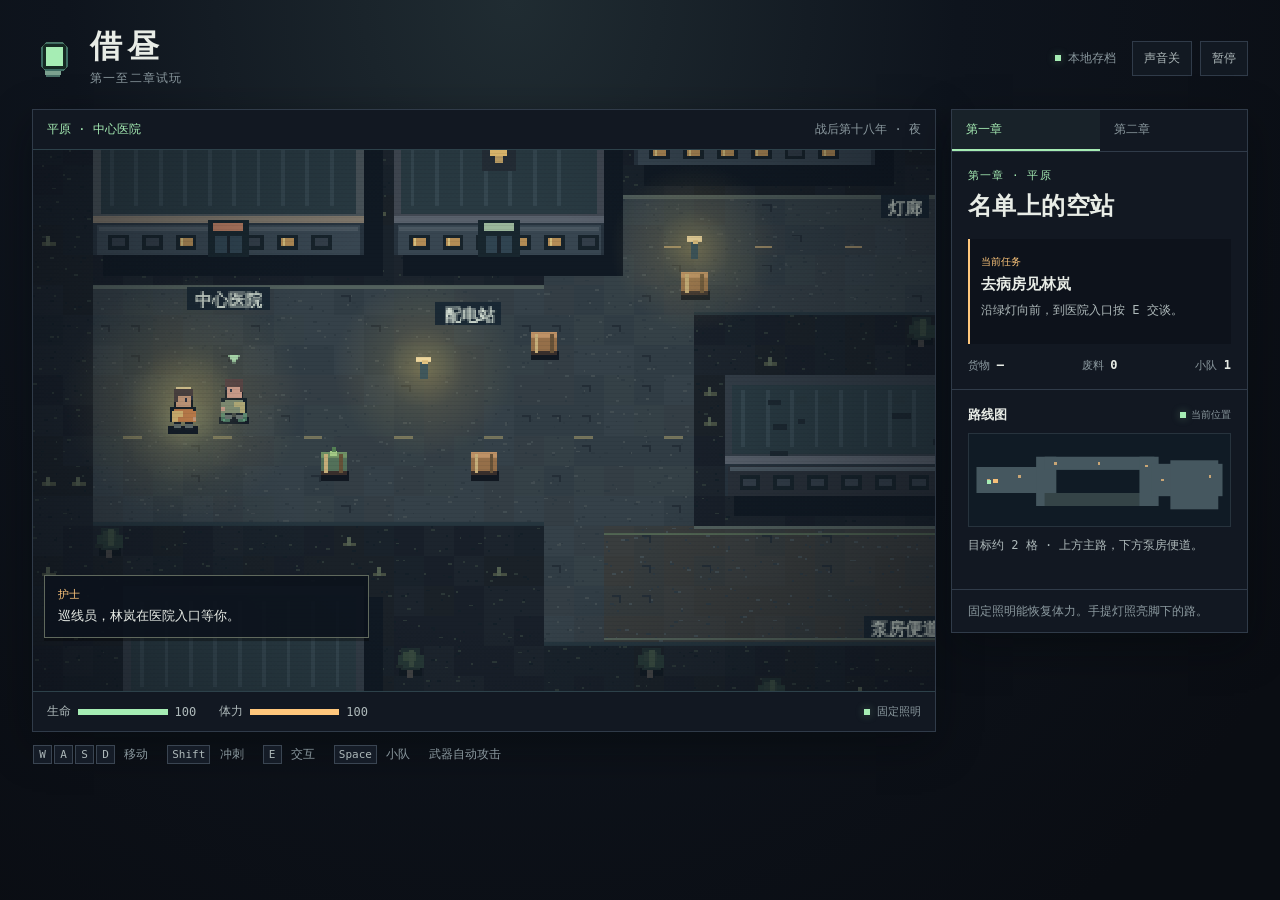
==== demo/index.html @ 2445bbe4 "Add playable Borrowed Daylight demo source" ====
<!doctype html>
<html lang="zh-CN">
<head>
  <meta charset="utf-8">
  <meta name="viewport" content="width=device-width, initial-scale=1">
  <meta name="theme-color" content="#0a0f13">
  <title>借昼 · 第一至二章试玩</title>
  <link rel="stylesheet" href="style.css">
  <script defer src="world.js"></script>
  <script defer src="art.js"></script>
  <script defer src="game.js"></script>
</head>
<body>
  <main class="shell">
    <header class="masthead">
      <div class="identity">
        <div class="lamp-logo" aria-hidden="true"></div>
        <div><h1>借昼</h1><p>第一至二章试玩</p></div>
      </div>
      <div class="toolbar">
        <span class="save-state"><i aria-hidden="true"></i><span id="save-label">本地存档</span></span>
        <button id="sound" class="small" aria-pressed="false">声音关</button>
        <button id="pause" class="small">暂停</button>
      </div>
    </header>
    <div class="layout">
      <section class="game-panel" aria-label="游戏画面">
        <div class="scene-header"><span id="location">平原 · 中心医院</span><span id="day">战后第十八年 · 夜</span></div>
        <div class="viewport">
          <canvas id="world" width="480" height="288" aria-label="俯视角游戏画面"></canvas>
          <div id="screen-alert" class="screen-alert" hidden></div>
          <div id="prompt" class="prompt" hidden><kbd class="keyboard-hint">E</kbd><span class="touch-hint">交互</span><span></span></div>
          <div id="dialogue" class="dialogue" hidden>
            <span id="speaker"></span><p id="speech"></p>
          </div>
        </div>
        <div class="status-bar">
          <div class="meter" role="group" aria-label="生命"><span>生命</span><div><i id="hp-bar"></i></div><b id="hp">100</b></div>
          <div class="meter amber" role="group" aria-label="体力"><span>体力</span><div><i id="stamina-bar"></i></div><b id="stamina">100</b></div>
          <div class="light-state"><i id="light-dot" aria-hidden="true"></i><span id="light-label">固定照明</span></div>
        </div>
        <div class="touch" role="group" aria-label="虚拟手柄">
          <div class="joystick" id="joystick" role="group" aria-label="移动摇杆">
            <i class="joystick-ring" aria-hidden="true"></i>
            <i class="joystick-knob" aria-hidden="true"></i>
          </div>
          <div class="touch-actions">
            <button type="button" id="touch-crew">小队</button>
            <button type="button" id="touch-sprint" aria-label="按住冲刺" aria-pressed="false">冲刺</button>
            <button type="button" id="touch-use" class="touch-primary">交互</button>
          </div>
        </div>
      </section>
      <aside class="panel" aria-label="任务与地图">
        <nav class="chapters" aria-label="章节进度"><span id="step1" class="current">第一章</span><span id="step2">第二章</span></nav>
        <div class="mission">
          <p id="chapter-index" class="folio">第一章 · 平原</p>
          <h2 id="chapter-title">名单上的空站</h2>
          <div class="objective"><span>当前任务</span><h3 id="goal-title" aria-live="polite">去病房见林岚</h3><p id="goal-text"></p></div>
          <div class="mission-data"><span>货物 <b id="freight">—</b></span><span>废料 <b id="scrap">0</b></span><span>小队 <b id="crew">1</b></span></div>
        </div>
        <div class="map-card">
          <div class="map-title"><h3>路线图</h3><span><i></i>当前位置</span></div>
          <canvas id="map" width="280" height="99" aria-label="路线小地图"></canvas>
          <p id="route-hint"></p>
        </div>
        <div class="field-note" id="field-note">固定照明能恢复体力。手提灯照亮脚下的路。</div>
      </aside>
    </div>
    <footer class="footer">
      <span><kbd>W</kbd><kbd>A</kbd><kbd>S</kbd><kbd>D</kbd> 移动</span>
      <span><kbd>Shift</kbd> 冲刺</span><span><kbd>E</kbd> 交互</span>
      <span><kbd>Space</kbd> 小队</span><span>武器自动攻击</span>
    </footer>
  </main>
  <dialog id="menu">
    <div class="dialog-inner">
      <p class="folio" id="modal-label"></p>
      <h2 id="modal-title"></h2>
      <p id="modal-text"></p>
      <div id="rally-meter" class="rally-meter" hidden aria-hidden="true"><i></i><b></b></div>
      <div id="modal-actions" class="actions"></div>
    </div>
  </dialog>
</body>
</html>
---- demo/style.css ----
:root {
  color-scheme: dark;
  --bg: #0a0d13;
  --panel: #121822;
  --well: #0d121b;
  --line: #303b49;
  --light: #e8ece6;
  --soft: #aeb9ba;
  --dim: #8b999f;
  --green: #a6edb4;
  --amber: #ffc77c;
  font-family: "IBM Plex Mono", ui-monospace, Menlo, monospace;
}
* { box-sizing: border-box; }
html, body { margin: 0; min-height: 100%; }
body {
  background: radial-gradient(ellipse at 40% 0%, #202c32 0, #0e141d 41%, var(--bg) 88%);
  color: var(--light);
}
button { font: inherit; cursor: pointer; }
button:focus-visible { outline: 2px solid var(--green); outline-offset: 3px; }
[hidden] { display: none !important; }
.shell { max-width: 1390px; margin: auto; padding: 30px 32px 23px; }
.masthead { display: flex; align-items: center; justify-content: space-between; gap: 20px; margin-bottom: 22px; }
.identity, .toolbar, .save-state, .light-state { display: flex; align-items: center; gap: 12px; }
.lamp-logo { width: 42px; height: 46px; position: relative; margin-right: 4px; }
.lamp-logo::before { content: ""; width: 23px; height: 25px; border: 2px solid #3d6b62; box-shadow: inset 0 0 0 3px #152923, 0 0 16px #7fc9974a; background: #a6edb4; position: absolute; left: 9px; top: 7px; clip-path: polygon(19% 0,81% 0,100% 20%,100% 80%,81% 100%,19% 100%,0 80%,0 20%); }
.lamp-logo::after { content: ""; width: 16px; height: 4px; background: #7ba18f; position: absolute; left: 13px; bottom: 6px; box-shadow: 0 3px 0 -1px #476e66; }
h1, h2, h3, p { margin: 0; }
h1 { font-size: 32px; font-weight: 850; letter-spacing: .17em; line-height: 1.06; }
.identity p { color: var(--dim); font-size: 12px; margin-top: 6px; letter-spacing: .10em; }
.toolbar { gap: 8px; }
.save-state { gap: 7px; font-size: 12px; color: var(--dim); margin-right: 8px; }
.save-state i, .light-state i, .map-title i { width: 6px; height: 6px; display: inline-block; background: var(--green); box-shadow: 0 0 8px #a6edb456; }
.small { padding: 8px 11px; border: 1px solid var(--line); color: var(--soft); background: #121922; font-size: 12px; }
.small:hover { color: var(--green); border-color: var(--green); }
.layout { display: grid; grid-template-columns: minmax(0, 1fr) minmax(258px, 297px); gap: 15px; align-items: start; }
.game-panel, .panel { border: 1px solid var(--line); background: var(--panel); box-shadow: 0 14px 40px #05080965; }
.scene-header, .status-bar { display: flex; align-items: center; justify-content: space-between; gap: 12px; padding: 11px 14px; font-size: 12px; }
.scene-header span:first-child { color: var(--green); }
.scene-header span:last-child { color: var(--dim); }
.viewport { position: relative; background: #0b1118; overflow: hidden; border-block: 1px solid #2d414a; }
.viewport::after { content: ""; position: absolute; inset: 0; pointer-events: none; background: repeating-linear-gradient(transparent 0 3px,#070b1210 3px 4px); z-index: 1; }
canvas { display: block; width: 100%; image-rendering: pixelated; }
.screen-alert, .prompt, .dialogue { z-index: 2; position: absolute; }
.screen-alert { top: 12px; left: 50%; transform: translateX(-50%); max-width: 94%; text-align: center; padding: 6px 10px; border: 1px solid #a77a4d; background: #241a15ee; color: var(--amber); font-size: 12px; }
.prompt { bottom: 13px; left: 50%; transform: translateX(-50%); white-space: nowrap; background: #0b1119eb; border: 1px solid #5b8478; padding: 5px 10px 5px 5px; display: flex; gap: 8px; align-items: center; color: var(--green); font-size: 13px; }
.prompt kbd { color: #152820; background: var(--green); border-color: var(--green); }
.dialogue { left: 11px; bottom: 53px; width: min(325px, calc(100% - 22px)); background: #0c121ce9; border: 1px solid #60695d; padding: 10px 13px; font-size: 13px; box-shadow: 0 3px 0 #0005; pointer-events: none; }
.dialogue span { color: var(--amber); font-size: 11px; }
.dialogue p { margin-top: 4px; line-height: 1.6; }
.status-bar { justify-content: flex-start; flex-wrap: wrap; gap: 19px; }
.meter { display: grid; grid-template-columns: auto clamp(32px, 7vw, 100px) 25px; align-items: center; gap: 7px; color: var(--soft); }
.meter div { height: 6px; background: #242d36; }
.meter i { width: 100%; height: 100%; background: var(--green); display: block; }
.meter.amber i { background: var(--amber); }
.meter b { font-weight: 500; font-variant-numeric: tabular-nums; }
.light-state { margin-left: auto; font-size: 11px; color: var(--dim); gap: 7px; }
.light-state i.dark { background: #70808a; box-shadow: none; }
.chapters { display: grid; grid-template-columns: 1fr 1fr; border-bottom: 1px solid var(--line); }
.chapters span { padding: 11px 14px; color: var(--dim); font-size: 12px; border-bottom: 2px solid transparent; }
.chapters span.current { color: var(--green); background: #a6edb40b; border-color: var(--green); }
.mission, .map-card { padding: 16px; }
.folio { font-size: 11px; color: var(--green); letter-spacing: .10em; }
.mission h2 { font-size: clamp(20px, 1.9vw, 28px); margin: 8px 0 18px; letter-spacing: .02em; line-height: 1.23; }
.objective { padding: 11px 11px 12px; background: var(--well); border-left: 2px solid var(--amber); min-height: 105px; }
.objective > span { font-size: 10px; color: var(--amber); }
.objective h3 { font-size: 15px; margin: 5px 0; line-height: 1.4; }
.objective p, .map-card p, .field-note { font-size: 12px; color: var(--soft); line-height: 1.7; }
.mission-data { display: flex; gap: 11px; justify-content: space-between; margin-top: 14px; font-size: 11px; color: var(--dim); }
.mission-data b { font-size: 12px; font-weight: 550; color: var(--light); }
.map-card { border-top: 1px solid var(--line); }
.map-title { display: flex; align-items: center; justify-content: space-between; gap: 8px; margin-bottom: 9px; }
.map-title h3 { font-size: 13px; }
.map-title span { font-size: 10px; color: var(--dim); }
.map-title i { margin-right: 5px; }
.map-card canvas { background: var(--well); border: 1px solid #27333d; }
.map-card p { margin-top: 8px; min-height: 38px; }
.field-note { padding: 11px 16px; border-top: 1px solid var(--line); color: var(--dim); }
.footer { display: flex; align-items: center; flex-wrap: wrap; gap: 9px 19px; padding: 13px 1px; font-size: 12px; color: var(--dim); }
kbd { font: inherit; font-size: 11px; display: inline-block; min-width: 19px; text-align: center; color: var(--soft); border: 1px solid #3a4552; background: #151c27; padding: 2px 4px; margin-right: 2px; }
.touch, .touch-hint { display: none; }
.touch {
  --stick-size: 88px;
  align-items: center;
  justify-content: space-between;
  gap: 12px;
  padding: 8px max(12px, env(safe-area-inset-right)) 8px max(12px, env(safe-area-inset-left));
  border-top: 1px solid var(--line);
  background: var(--well);
  user-select: none;
  -webkit-user-select: none;
}
.joystick {
  position: relative;
  flex: 0 0 var(--stick-size);
  width: var(--stick-size);
  height: var(--stick-size);
  border: 1px solid #537169;
  border-radius: 50%;
  background: radial-gradient(circle, #23372f 0 16%, #19292e 17% 47%, #111d24 48%);
  touch-action: none;
}
.joystick-ring {
  position: absolute;
  inset: 15%;
  border: 1px solid #527367;
  border-radius: 50%;
  pointer-events: none;
}
.joystick-knob {
  position: absolute;
  inset: 30%;
  border: 1px solid #789d87;
  border-radius: 50%;
  background: #334e46;
  transform: translate3d(var(--joy-x, 0px), var(--joy-y, 0px), 0);
  pointer-events: none;
}
.joystick.active .joystick-knob { background: #658d72; border-color: var(--green); }
.touch-actions { display: flex; gap: clamp(6px, 2vw, 12px); align-items: center; }
.touch button {
  min-width: 45px;
  min-height: 45px;
  padding: 0 7px;
  background: var(--panel);
  border: 1px solid #465c5c;
  color: var(--light);
  font-size: 12px;
  touch-action: manipulation;
}
.touch button:active, .touch button[aria-pressed="true"] { color: var(--green); border-color: var(--green); }
.touch button:disabled { color: var(--dim); opacity: .5; cursor: default; }
.touch .touch-primary { min-width: 54px; min-height: 54px; background: #1b3029; border-color: #7aa88b; color: var(--green); }
#touch-sprint { touch-action: none; }
dialog { max-width: min(560px, calc(100vw - 24px)); width: 100%; padding: 0; color: var(--light); border: 1px solid #587167; background: var(--panel); box-shadow: 0 25px 70px #000a; max-height: calc(100dvh - 22px); }
dialog::backdrop { background: #080f17a9; backdrop-filter: blur(3px); }
.dialog-inner { padding: 23px; }
.dialog-inner h2 { margin: 7px 0 9px; font-size: 24px; }
.dialog-inner > p:not(.folio) { color: var(--soft); line-height: 1.65; font-size: 13px; white-space: pre-line; }
.actions { display: grid; gap: 8px; margin-top: 18px; }
.actions button { background: var(--well); padding: 10px 12px; color: var(--light); text-align: left; border: 1px solid #40534e; font-size: 13px; }
.actions button:first-child { border-color: #8dcc9f; }
.actions button:hover:not(:disabled) { background: #20312d; color: var(--green); }
.actions button:disabled { color: var(--dim); cursor: default; }
.actions small { display: block; font-size: 11px; color: var(--dim); line-height: 1.5; margin-top: 4px; }
.rally-meter { position: relative; height: 11px; margin-top: 17px; background: #28343f; }
.rally-meter i { position: absolute; inset: 0 auto 0 58%; width: 19%; background: #76ae86; }
.rally-meter b { position: absolute; top: -2px; bottom: -2px; left: 0; width: 3px; background: var(--amber); }
@media (max-width: 860px) {
  .shell { padding: 17px; }
  .layout { grid-template-columns: minmax(0,1fr) 230px; gap: 10px; }
  .save-state { display: none; }
  .mission, .map-card { padding: 12px; }
}
@media (max-width: 640px) {
  .shell { padding: 10px; }
  .masthead { margin-bottom: 11px; }
  h1 { font-size: 23px; }
  .identity { gap: 5px; }
  .lamp-logo { transform: scale(.8); transform-origin: left center; margin-right: 0; width: 32px; }
  .layout { grid-template-columns: 1fr; }
  .mission h2 { margin-bottom: 9px; }
  .objective { min-height: 0; }
  .map-card { display: none; }
  .status-bar { padding: 8px; gap: 10px; }
  .scene-header { padding: 7px 8px; font-size: 10px; }
  .field-note, .footer { display: none; }
  .dialogue { bottom: 33px; padding: 5px 8px; font-size: 11px; max-width: 76%; }
  .prompt { bottom: 4px; font-size: 11px; padding-block: 2px; }
  .screen-alert { top: 5px; font-size: 10px; padding: 3px 5px; }
}
@media (hover: none) and (pointer: coarse), (max-width: 640px) {
  .touch { display: flex; }
  .touch-hint { display: inline-block; padding: 2px 4px; color: #142820; background: var(--green); font-size: 10px; }
  .keyboard-hint, .footer { display: none; }
}
@media (hover: none) and (pointer: coarse) and (orientation: landscape) and (max-height: 520px) {
  .shell { padding: 8px; }
  .masthead { margin-bottom: 7px; }
  .layout { grid-template-columns: minmax(0, 1fr) minmax(155px, 27%); }
  .viewport canvas { height: clamp(100px, calc(100dvh - 209px), 320px); object-fit: contain; }
  .touch { --stick-size: 72px; padding-block: 4px; }
  .scene-header, .status-bar { padding: 5px 8px; }
  .map-card, .field-note { display: none; }
}
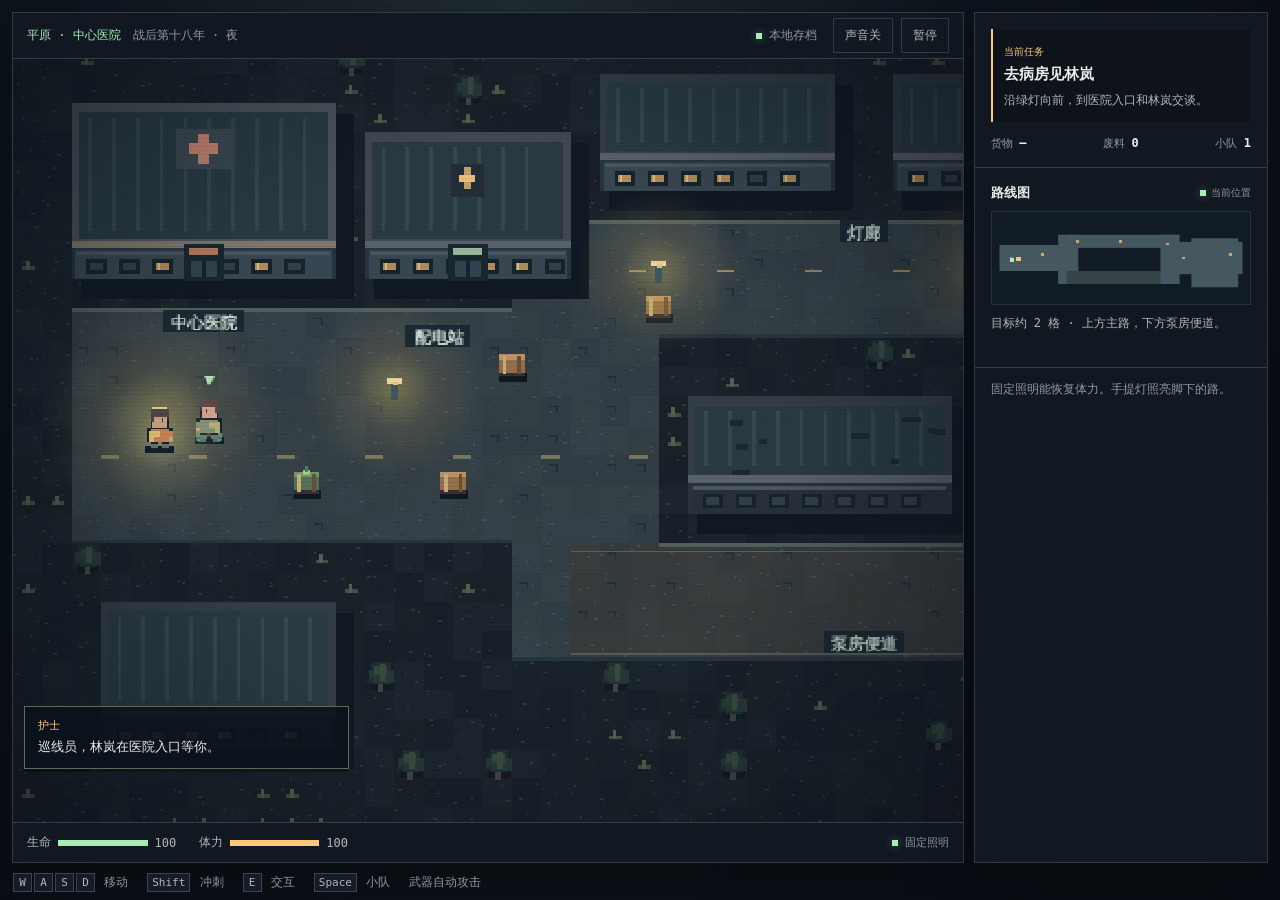
==== commit 23b134bb: "Fit the game to the viewport and remove chapter UI" ====
--- a/demo/index.html
+++ b/demo/index.html
@@ -2,9 +2,9 @@
 <html lang="zh-CN">
 <head>
   <meta charset="utf-8">
-  <meta name="viewport" content="width=device-width, initial-scale=1">
+  <meta name="viewport" content="width=device-width, initial-scale=1, viewport-fit=cover">
   <meta name="theme-color" content="#0a0f13">
-  <title>借昼 · 第一至二章试玩</title>
+  <title>借昼 · Borrowed Daylight</title>
   <link rel="stylesheet" href="style.css">
   <script defer src="world.js"></script>
   <script defer src="art.js"></script>
@@ -12,24 +12,20 @@
 </head>
 <body>
   <main class="shell">
-    <header class="masthead">
-      <div class="identity">
-        <div class="lamp-logo" aria-hidden="true"></div>
-        <div><h1>借昼</h1><p>第一至二章试玩</p></div>
-      </div>
-      <div class="toolbar">
-        <span class="save-state"><i aria-hidden="true"></i><span id="save-label">本地存档</span></span>
-        <button id="sound" class="small" aria-pressed="false">声音关</button>
-        <button id="pause" class="small">暂停</button>
-      </div>
-    </header>
     <div class="layout">
       <section class="game-panel" aria-label="游戏画面">
-        <div class="scene-header"><span id="location">平原 · 中心医院</span><span id="day">战后第十八年 · 夜</span></div>
+        <header class="scene-header">
+          <div class="scene-meta"><span id="location">平原 · 中心医院</span><span id="day">战后第十八年 · 夜</span></div>
+          <div class="toolbar">
+            <span class="save-state"><i aria-hidden="true"></i><span id="save-label">本地存档</span></span>
+            <button id="sound" class="small" aria-pressed="false">声音关</button>
+            <button id="pause" class="small">暂停</button>
+          </div>
+        </header>
         <div class="viewport">
           <canvas id="world" width="480" height="288" aria-label="俯视角游戏画面"></canvas>
           <div id="screen-alert" class="screen-alert" hidden></div>
-          <div id="prompt" class="prompt" hidden><kbd class="keyboard-hint">E</kbd><span class="touch-hint">交互</span><span></span></div>
+          <div id="prompt" class="prompt" hidden><kbd class="keyboard-hint">E</kbd><span></span></div>
           <div id="dialogue" class="dialogue" hidden>
             <span id="speaker"></span><p id="speech"></p>
           </div>
@@ -39,28 +35,14 @@
           <div class="meter amber" role="group" aria-label="体力"><span>体力</span><div><i id="stamina-bar"></i></div><b id="stamina">100</b></div>
           <div class="light-state"><i id="light-dot" aria-hidden="true"></i><span id="light-label">固定照明</span></div>
         </div>
-        <div class="touch" role="group" aria-label="虚拟手柄">
-          <div class="joystick" id="joystick" role="group" aria-label="移动摇杆">
-            <i class="joystick-ring" aria-hidden="true"></i>
-            <i class="joystick-knob" aria-hidden="true"></i>
-          </div>
-          <div class="touch-actions">
-            <button type="button" id="touch-crew">小队</button>
-            <button type="button" id="touch-sprint" aria-label="按住冲刺" aria-pressed="false">冲刺</button>
-            <button type="button" id="touch-use" class="touch-primary">交互</button>
-          </div>
-        </div>
       </section>
       <aside class="panel" aria-label="任务与地图">
-        <nav class="chapters" aria-label="章节进度"><span id="step1" class="current">第一章</span><span id="step2">第二章</span></nav>
         <div class="mission">
-          <p id="chapter-index" class="folio">第一章 · 平原</p>
-          <h2 id="chapter-title">名单上的空站</h2>
-          <div class="objective"><span>当前任务</span><h3 id="goal-title" aria-live="polite">去病房见林岚</h3><p id="goal-text"></p></div>
+          <div class="objective"><span>当前任务</span><h2 id="goal-title" aria-live="polite">去病房见林岚</h2><p id="goal-text"></p></div>
           <div class="mission-data"><span>货物 <b id="freight">—</b></span><span>废料 <b id="scrap">0</b></span><span>小队 <b id="crew">1</b></span></div>
         </div>
         <div class="map-card">
-          <div class="map-title"><h3>路线图</h3><span><i></i>当前位置</span></div>
+          <div class="map-title"><h2>路线图</h2><span><i></i>当前位置</span></div>
           <canvas id="map" width="280" height="99" aria-label="路线小地图"></canvas>
           <p id="route-hint"></p>
         </div>
@@ -68,9 +50,12 @@
       </aside>
     </div>
     <footer class="footer">
-      <span><kbd>W</kbd><kbd>A</kbd><kbd>S</kbd><kbd>D</kbd> 移动</span>
-      <span><kbd>Shift</kbd> 冲刺</span><span><kbd>E</kbd> 交互</span>
-      <span><kbd>Space</kbd> 小队</span><span>武器自动攻击</span>
+      <div class="keyboard-controls">
+        <span><kbd>W</kbd><kbd>A</kbd><kbd>S</kbd><kbd>D</kbd> 移动</span>
+        <span><kbd>Shift</kbd> 冲刺</span><span><kbd>E</kbd> 交互</span>
+        <span><kbd>Space</kbd> 小队</span><span>武器自动攻击</span>
+      </div>
+      <p id="gesture-note" class="gesture-note">拖动画面移动，拖远可冲刺。点按近处标记交互，长按打开小队。</p>
     </footer>
   </main>
   <dialog id="menu">
--- a/demo/style.css
+++ b/demo/style.css
@@ -20,29 +20,36 @@
 button { font: inherit; cursor: pointer; }
 button:focus-visible { outline: 2px solid var(--green); outline-offset: 3px; }
 [hidden] { display: none !important; }
-.shell { max-width: 1390px; margin: auto; padding: 30px 32px 23px; }
-.masthead { display: flex; align-items: center; justify-content: space-between; gap: 20px; margin-bottom: 22px; }
-.identity, .toolbar, .save-state, .light-state { display: flex; align-items: center; gap: 12px; }
-.lamp-logo { width: 42px; height: 46px; position: relative; margin-right: 4px; }
-.lamp-logo::before { content: ""; width: 23px; height: 25px; border: 2px solid #3d6b62; box-shadow: inset 0 0 0 3px #152923, 0 0 16px #7fc9974a; background: #a6edb4; position: absolute; left: 9px; top: 7px; clip-path: polygon(19% 0,81% 0,100% 20%,100% 80%,81% 100%,19% 100%,0 80%,0 20%); }
-.lamp-logo::after { content: ""; width: 16px; height: 4px; background: #7ba18f; position: absolute; left: 13px; bottom: 6px; box-shadow: 0 3px 0 -1px #476e66; }
-h1, h2, h3, p { margin: 0; }
-h1 { font-size: 32px; font-weight: 850; letter-spacing: .17em; line-height: 1.06; }
-.identity p { color: var(--dim); font-size: 12px; margin-top: 6px; letter-spacing: .10em; }
-.toolbar { gap: 8px; }
+.shell {
+  display: grid;
+  grid-template-rows: minmax(0, 1fr) auto;
+  gap: 10px;
+  height: 100vh;
+  height: 100dvh;
+  padding: max(12px, env(safe-area-inset-top)) max(12px, env(safe-area-inset-right)) max(8px, env(safe-area-inset-bottom)) max(12px, env(safe-area-inset-left));
+}
+.toolbar, .save-state, .light-state { display: flex; align-items: center; }
+h2, p { margin: 0; }
+.toolbar { flex: none; gap: 8px; }
 .save-state { gap: 7px; font-size: 12px; color: var(--dim); margin-right: 8px; }
 .save-state i, .light-state i, .map-title i { width: 6px; height: 6px; display: inline-block; background: var(--green); box-shadow: 0 0 8px #a6edb456; }
 .small { padding: 8px 11px; border: 1px solid var(--line); color: var(--soft); background: #121922; font-size: 12px; }
 .small:hover { color: var(--green); border-color: var(--green); }
-.layout { display: grid; grid-template-columns: minmax(0, 1fr) minmax(258px, 297px); gap: 15px; align-items: start; }
+.layout { display: grid; grid-template-columns: minmax(0, 1fr) clamp(220px, 23vw, 297px); grid-template-rows: minmax(0, 1fr); gap: 10px; }
 .game-panel, .panel { border: 1px solid var(--line); background: var(--panel); box-shadow: 0 14px 40px #05080965; }
+.game-panel { display: grid; grid-template-rows: auto minmax(0, 1fr) auto; }
+.panel { min-width: 0; overflow: auto; overscroll-behavior: contain; }
 .scene-header, .status-bar { display: flex; align-items: center; justify-content: space-between; gap: 12px; padding: 11px 14px; font-size: 12px; }
-.scene-header span:first-child { color: var(--green); }
-.scene-header span:last-child { color: var(--dim); }
+.scene-header { padding-block: 5px; }
+.scene-meta { display: flex; align-items: baseline; flex-wrap: wrap; gap: 2px 12px; }
+#location { color: var(--green); }
+#day { color: var(--dim); }
 .viewport { position: relative; background: #0b1118; overflow: hidden; border-block: 1px solid #2d414a; }
 .viewport::after { content: ""; position: absolute; inset: 0; pointer-events: none; background: repeating-linear-gradient(transparent 0 3px,#070b1210 3px 4px); z-index: 1; }
 canvas { display: block; width: 100%; image-rendering: pixelated; }
+#world { position: absolute; inset: 0; height: 100%; touch-action: none; user-select: none; -webkit-user-select: none; -webkit-touch-callout: none; }
 .screen-alert, .prompt, .dialogue { z-index: 2; position: absolute; }
+.screen-alert, .prompt { pointer-events: none; }
 .screen-alert { top: 12px; left: 50%; transform: translateX(-50%); max-width: 94%; text-align: center; padding: 6px 10px; border: 1px solid #a77a4d; background: #241a15ee; color: var(--amber); font-size: 12px; }
 .prompt { bottom: 13px; left: 50%; transform: translateX(-50%); white-space: nowrap; background: #0b1119eb; border: 1px solid #5b8478; padding: 5px 10px 5px 5px; display: flex; gap: 8px; align-items: center; color: var(--green); font-size: 13px; }
 .prompt kbd { color: #152820; background: var(--green); border-color: var(--green); }
@@ -57,82 +64,26 @@
 .meter b { font-weight: 500; font-variant-numeric: tabular-nums; }
 .light-state { margin-left: auto; font-size: 11px; color: var(--dim); gap: 7px; }
 .light-state i.dark { background: #70808a; box-shadow: none; }
-.chapters { display: grid; grid-template-columns: 1fr 1fr; border-bottom: 1px solid var(--line); }
-.chapters span { padding: 11px 14px; color: var(--dim); font-size: 12px; border-bottom: 2px solid transparent; }
-.chapters span.current { color: var(--green); background: #a6edb40b; border-color: var(--green); }
 .mission, .map-card { padding: 16px; }
 .folio { font-size: 11px; color: var(--green); letter-spacing: .10em; }
-.mission h2 { font-size: clamp(20px, 1.9vw, 28px); margin: 8px 0 18px; letter-spacing: .02em; line-height: 1.23; }
-.objective { padding: 11px 11px 12px; background: var(--well); border-left: 2px solid var(--amber); min-height: 105px; }
+.objective { padding: 11px 11px 12px; background: var(--well); border-left: 2px solid var(--amber); }
 .objective > span { font-size: 10px; color: var(--amber); }
-.objective h3 { font-size: 15px; margin: 5px 0; line-height: 1.4; }
+.objective h2 { font-size: 15px; margin: 5px 0; line-height: 1.4; }
 .objective p, .map-card p, .field-note { font-size: 12px; color: var(--soft); line-height: 1.7; }
 .mission-data { display: flex; gap: 11px; justify-content: space-between; margin-top: 14px; font-size: 11px; color: var(--dim); }
 .mission-data b { font-size: 12px; font-weight: 550; color: var(--light); }
 .map-card { border-top: 1px solid var(--line); }
 .map-title { display: flex; align-items: center; justify-content: space-between; gap: 8px; margin-bottom: 9px; }
-.map-title h3 { font-size: 13px; }
+.map-title h2 { font-size: 13px; }
 .map-title span { font-size: 10px; color: var(--dim); }
 .map-title i { margin-right: 5px; }
 .map-card canvas { background: var(--well); border: 1px solid #27333d; }
 .map-card p { margin-top: 8px; min-height: 38px; }
 .field-note { padding: 11px 16px; border-top: 1px solid var(--line); color: var(--dim); }
-.footer { display: flex; align-items: center; flex-wrap: wrap; gap: 9px 19px; padding: 13px 1px; font-size: 12px; color: var(--dim); }
+.footer { padding-inline: 1px; font-size: 12px; color: var(--dim); }
+.keyboard-controls { display: flex; align-items: center; flex-wrap: wrap; gap: 9px 19px; }
+.gesture-note { display: none; color: var(--soft); line-height: 1.55; }
 kbd { font: inherit; font-size: 11px; display: inline-block; min-width: 19px; text-align: center; color: var(--soft); border: 1px solid #3a4552; background: #151c27; padding: 2px 4px; margin-right: 2px; }
-.touch, .touch-hint { display: none; }
-.touch {
-  --stick-size: 88px;
-  align-items: center;
-  justify-content: space-between;
-  gap: 12px;
-  padding: 8px max(12px, env(safe-area-inset-right)) 8px max(12px, env(safe-area-inset-left));
-  border-top: 1px solid var(--line);
-  background: var(--well);
-  user-select: none;
-  -webkit-user-select: none;
-}
-.joystick {
-  position: relative;
-  flex: 0 0 var(--stick-size);
-  width: var(--stick-size);
-  height: var(--stick-size);
-  border: 1px solid #537169;
-  border-radius: 50%;
-  background: radial-gradient(circle, #23372f 0 16%, #19292e 17% 47%, #111d24 48%);
-  touch-action: none;
-}
-.joystick-ring {
-  position: absolute;
-  inset: 15%;
-  border: 1px solid #527367;
-  border-radius: 50%;
-  pointer-events: none;
-}
-.joystick-knob {
-  position: absolute;
-  inset: 30%;
-  border: 1px solid #789d87;
-  border-radius: 50%;
-  background: #334e46;
-  transform: translate3d(var(--joy-x, 0px), var(--joy-y, 0px), 0);
-  pointer-events: none;
-}
-.joystick.active .joystick-knob { background: #658d72; border-color: var(--green); }
-.touch-actions { display: flex; gap: clamp(6px, 2vw, 12px); align-items: center; }
-.touch button {
-  min-width: 45px;
-  min-height: 45px;
-  padding: 0 7px;
-  background: var(--panel);
-  border: 1px solid #465c5c;
-  color: var(--light);
-  font-size: 12px;
-  touch-action: manipulation;
-}
-.touch button:active, .touch button[aria-pressed="true"] { color: var(--green); border-color: var(--green); }
-.touch button:disabled { color: var(--dim); opacity: .5; cursor: default; }
-.touch .touch-primary { min-width: 54px; min-height: 54px; background: #1b3029; border-color: #7aa88b; color: var(--green); }
-#touch-sprint { touch-action: none; }
 dialog { max-width: min(560px, calc(100vw - 24px)); width: 100%; padding: 0; color: var(--light); border: 1px solid #587167; background: var(--panel); box-shadow: 0 25px 70px #000a; max-height: calc(100dvh - 22px); }
 dialog::backdrop { background: #080f17a9; backdrop-filter: blur(3px); }
 .dialog-inner { padding: 23px; }
@@ -148,39 +99,47 @@
 .rally-meter i { position: absolute; inset: 0 auto 0 58%; width: 19%; background: #76ae86; }
 .rally-meter b { position: absolute; top: -2px; bottom: -2px; left: 0; width: 3px; background: var(--amber); }
 @media (max-width: 860px) {
-  .shell { padding: 17px; }
-  .layout { grid-template-columns: minmax(0,1fr) 230px; gap: 10px; }
   .save-state { display: none; }
   .mission, .map-card { padding: 12px; }
 }
-@media (max-width: 640px) {
-  .shell { padding: 10px; }
-  .masthead { margin-bottom: 11px; }
-  h1 { font-size: 23px; }
-  .identity { gap: 5px; }
-  .lamp-logo { transform: scale(.8); transform-origin: left center; margin-right: 0; width: 32px; }
-  .layout { grid-template-columns: 1fr; }
-  .mission h2 { margin-bottom: 9px; }
-  .objective { min-height: 0; }
-  .map-card { display: none; }
-  .status-bar { padding: 8px; gap: 10px; }
-  .scene-header { padding: 7px 8px; font-size: 10px; }
-  .field-note, .footer { display: none; }
+@media (max-width: 700px), (max-height: 540px) {
+  .shell {
+    gap: 5px;
+    padding: max(5px, env(safe-area-inset-top)) max(6px, env(safe-area-inset-right)) max(5px, env(safe-area-inset-bottom)) max(6px, env(safe-area-inset-left));
+  }
+  .layout { gap: 5px; }
+  .scene-header, .status-bar { padding: 5px 8px; gap: 8px; }
+  .scene-header { font-size: 10px; }
+  .toolbar { gap: 5px; }
+  .small { min-height: 32px; padding: 4px 7px; }
+  .status-bar { font-size: 11px; }
+  .meter { grid-template-columns: auto clamp(30px, 7vw, 74px) 3ch; gap: 4px; }
+  .field-note { display: none; }
+  .mission, .map-card { padding: 7px 8px; }
+  .objective { padding: 3px 7px; }
+  .objective h2 { margin: 2px 0; font-size: 13px; }
+  .objective p, .map-card p { font-size: 11px; line-height: 1.45; }
+  .mission-data { margin-top: 5px; }
+  .map-title { margin-bottom: 5px; }
+  .map-card p { min-height: 0; margin-top: 5px; }
   .dialogue { bottom: 33px; padding: 5px 8px; font-size: 11px; max-width: 76%; }
   .prompt { bottom: 4px; font-size: 11px; padding-block: 2px; }
   .screen-alert { top: 5px; font-size: 10px; padding: 3px 5px; }
+  .footer { font-size: 10px; }
 }
-@media (hover: none) and (pointer: coarse), (max-width: 640px) {
-  .touch { display: flex; }
-  .touch-hint { display: inline-block; padding: 2px 4px; color: #142820; background: var(--green); font-size: 10px; }
-  .keyboard-hint, .footer { display: none; }
+@media (max-width: 700px) {
+  .layout { grid-template-columns: minmax(0, 1fr); grid-template-rows: minmax(0, 1fr) auto; }
+  .map-card { display: none; }
 }
-@media (hover: none) and (pointer: coarse) and (orientation: landscape) and (max-height: 520px) {
-  .shell { padding: 8px; }
-  .masthead { margin-bottom: 7px; }
-  .layout { grid-template-columns: minmax(0, 1fr) minmax(155px, 27%); }
-  .viewport canvas { height: clamp(100px, calc(100dvh - 209px), 320px); object-fit: contain; }
-  .touch { --stick-size: 72px; padding-block: 4px; }
-  .scene-header, .status-bar { padding: 5px 8px; }
-  .map-card, .field-note { display: none; }
+@media (orientation: landscape) and (max-height: 540px) {
+  .layout { grid-template-columns: minmax(0, 1fr) clamp(155px, 25vw, 230px); grid-template-rows: minmax(0, 1fr); }
+  .map-card { display: block; }
 }
+@media (orientation: landscape) and (max-height: 360px) {
+  .scene-header, .status-bar, .map-card { padding-block: 3px; }
+  .map-card canvas { width: min(100%, 120px); margin-inline: auto; }
+}
+@media (hover: none) and (pointer: coarse) {
+  .keyboard-hint, .keyboard-controls { display: none; }
+  .gesture-note { display: block; }
+}
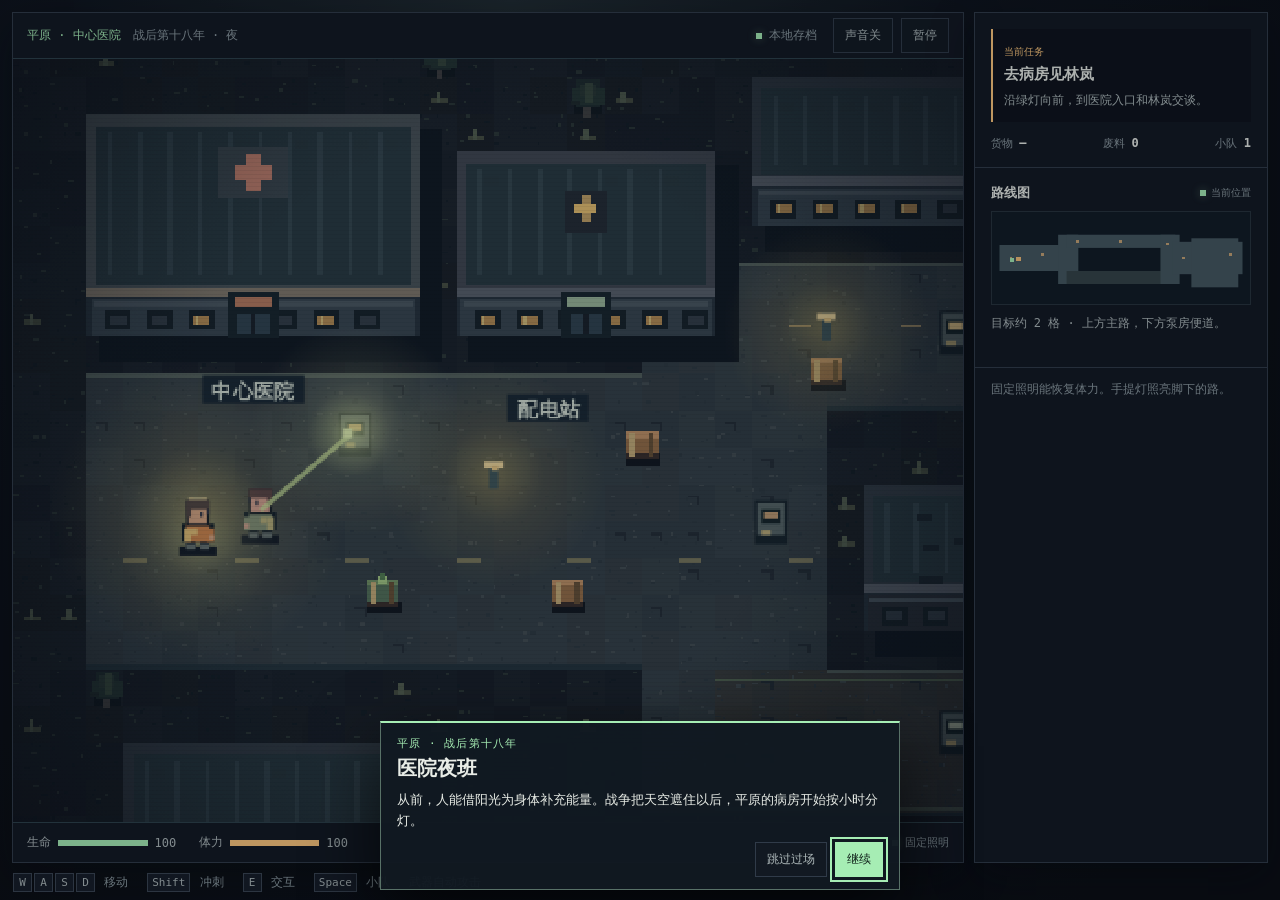
==== commit b36c64a4: "Expand the opening route with playable stages and cutscenes" ====
--- a/demo/index.html
+++ b/demo/index.html
@@ -5,10 +5,11 @@
   <meta name="viewport" content="width=device-width, initial-scale=1, viewport-fit=cover">
   <meta name="theme-color" content="#0a0f13">
   <title>借昼 · Borrowed Daylight</title>
-  <link rel="stylesheet" href="style.css">
-  <script defer src="world.js"></script>
+  <link rel="stylesheet" href="style.css?v=2">
+  <script defer src="world.js?v=2"></script>
   <script defer src="art.js"></script>
-  <script defer src="game.js"></script>
+  <script defer src="story.js?v=2"></script>
+  <script defer src="game.js?v=2"></script>
 </head>
 <body>
   <main class="shell">
@@ -58,7 +59,18 @@
       <p id="gesture-note" class="gesture-note">拖动画面移动，拖远可冲刺。点按近处标记交互，长按打开小队。</p>
     </footer>
   </main>
-  <dialog id="menu">
+  <dialog id="story" aria-labelledby="story-title">
+    <div class="story-inner">
+      <p id="story-place" class="folio"></p>
+      <h2 id="story-title"></h2>
+      <div class="story-line" aria-live="polite"><span id="story-speaker"></span><p id="story-text"></p></div>
+      <div class="story-actions">
+        <button type="button" id="story-skip" class="small">跳过过场</button>
+        <button type="button" id="story-next" class="small" autofocus>继续</button>
+      </div>
+    </div>
+  </dialog>
+  <dialog id="menu" aria-labelledby="modal-title">
     <div class="dialog-inner">
       <p class="folio" id="modal-label"></p>
       <h2 id="modal-title"></h2>
--- a/demo/style.css
+++ b/demo/style.css
@@ -86,6 +86,15 @@
 kbd { font: inherit; font-size: 11px; display: inline-block; min-width: 19px; text-align: center; color: var(--soft); border: 1px solid #3a4552; background: #151c27; padding: 2px 4px; margin-right: 2px; }
 dialog { max-width: min(560px, calc(100vw - 24px)); width: 100%; padding: 0; color: var(--light); border: 1px solid #587167; background: var(--panel); box-shadow: 0 25px 70px #000a; max-height: calc(100dvh - 22px); }
 dialog::backdrop { background: #080f17a9; backdrop-filter: blur(3px); }
+#story { inset: auto 0 max(10px, env(safe-area-inset-bottom)); margin: 0 auto; max-width: min(520px, calc(100vw - 20px)); background: #111922f6; border-top: 2px solid var(--green); }
+#story::backdrop { background: #05091042; backdrop-filter: none; }
+.story-inner { padding: 13px 16px 12px; }
+.story-inner h2 { margin: 4px 0 8px; font-size: 20px; }
+.story-line { color: var(--light); font-size: 13px; line-height: 1.6; }
+#story-speaker { color: var(--amber); font-size: 11px; }
+#story-speaker:empty { display: none; }
+.story-actions { display: flex; justify-content: flex-end; gap: 8px; margin-top: 10px; }
+#story-next { color: #13241d; background: var(--green); border-color: var(--green); }
 .dialog-inner { padding: 23px; }
 .dialog-inner h2 { margin: 7px 0 9px; font-size: 24px; }
 .dialog-inner > p:not(.folio) { color: var(--soft); line-height: 1.65; font-size: 13px; white-space: pre-line; }
@@ -134,6 +143,9 @@
 @media (orientation: landscape) and (max-height: 540px) {
   .layout { grid-template-columns: minmax(0, 1fr) clamp(155px, 25vw, 230px); grid-template-rows: minmax(0, 1fr); }
   .map-card { display: block; }
+  .story-inner { padding: 8px 12px; }
+  .story-inner h2 { margin-block: 2px 4px; font-size: 16px; }
+  .story-actions { margin-top: 5px; }
 }
 @media (orientation: landscape) and (max-height: 360px) {
   .scene-header, .status-bar, .map-card { padding-block: 3px; }
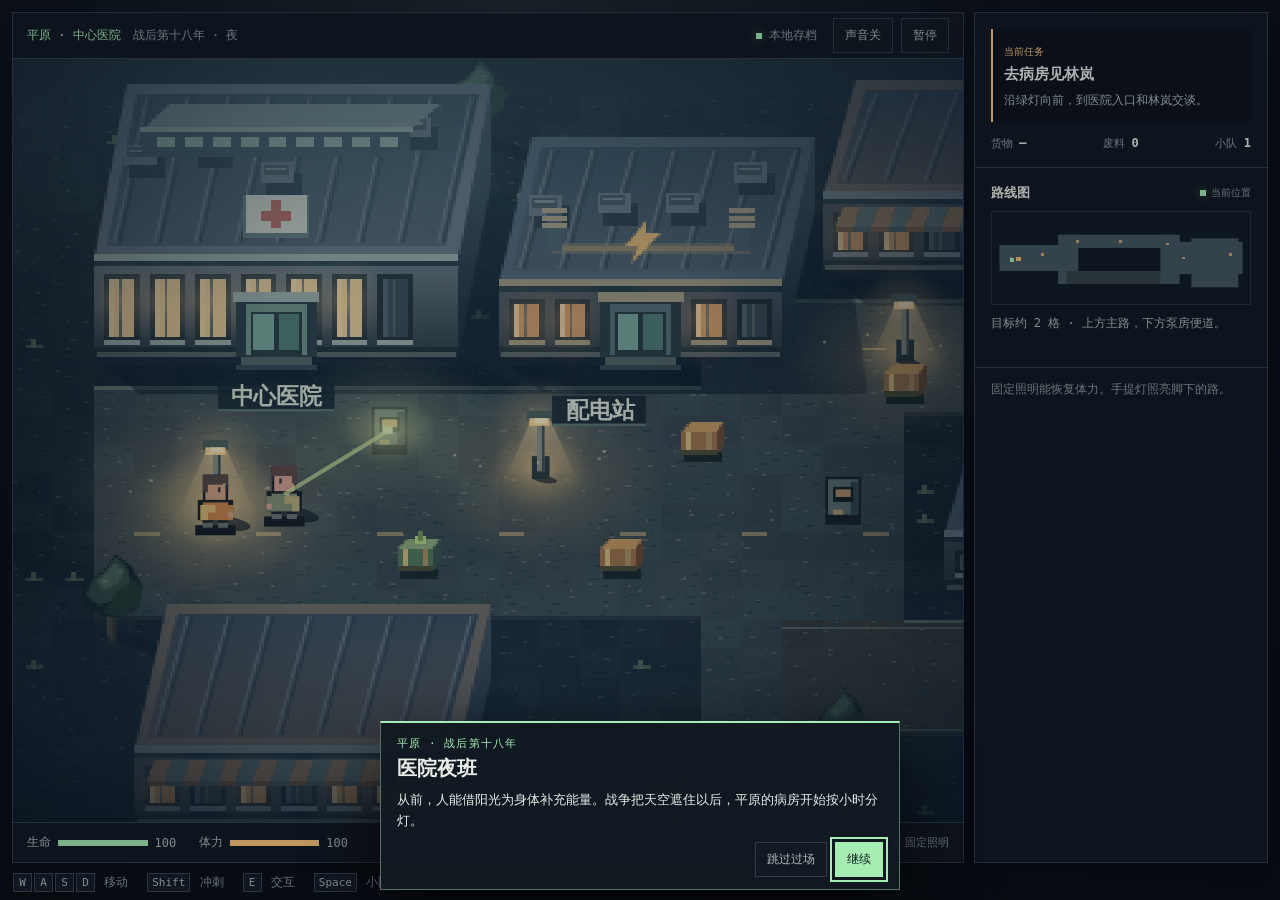
==== commit 90f0e26a: "Render Borrowed Daylight in an HD-2D style" ====
--- a/demo/index.html
+++ b/demo/index.html
@@ -5,11 +5,11 @@
   <meta name="viewport" content="width=device-width, initial-scale=1, viewport-fit=cover">
   <meta name="theme-color" content="#0a0f13">
   <title>借昼 · Borrowed Daylight</title>
-  <link rel="stylesheet" href="style.css?v=2">
+  <link rel="stylesheet" href="style.css?v=3">
   <script defer src="world.js?v=2"></script>
-  <script defer src="art.js"></script>
+  <script defer src="art.js?v=3"></script>
   <script defer src="story.js?v=2"></script>
-  <script defer src="game.js?v=2"></script>
+  <script defer src="game.js?v=3"></script>
 </head>
 <body>
   <main class="shell">
@@ -24,7 +24,7 @@
           </div>
         </header>
         <div class="viewport">
-          <canvas id="world" width="480" height="288" aria-label="俯视角游戏画面"></canvas>
+          <canvas id="world" width="480" height="288" aria-label="斜俯视像素游戏画面"></canvas>
           <div id="screen-alert" class="screen-alert" hidden></div>
           <div id="prompt" class="prompt" hidden><kbd class="keyboard-hint">E</kbd><span></span></div>
           <div id="dialogue" class="dialogue" hidden>
--- a/demo/style.css
+++ b/demo/style.css
@@ -45,9 +45,8 @@
 #location { color: var(--green); }
 #day { color: var(--dim); }
 .viewport { position: relative; background: #0b1118; overflow: hidden; border-block: 1px solid #2d414a; }
-.viewport::after { content: ""; position: absolute; inset: 0; pointer-events: none; background: repeating-linear-gradient(transparent 0 3px,#070b1210 3px 4px); z-index: 1; }
 canvas { display: block; width: 100%; image-rendering: pixelated; }
-#world { position: absolute; inset: 0; height: 100%; touch-action: none; user-select: none; -webkit-user-select: none; -webkit-touch-callout: none; }
+#world { position: absolute; inset: 0; height: 100%; image-rendering: auto; touch-action: none; user-select: none; -webkit-user-select: none; -webkit-touch-callout: none; }
 .screen-alert, .prompt, .dialogue { z-index: 2; position: absolute; }
 .screen-alert, .prompt { pointer-events: none; }
 .screen-alert { top: 12px; left: 50%; transform: translateX(-50%); max-width: 94%; text-align: center; padding: 6px 10px; border: 1px solid #a77a4d; background: #241a15ee; color: var(--amber); font-size: 12px; }
